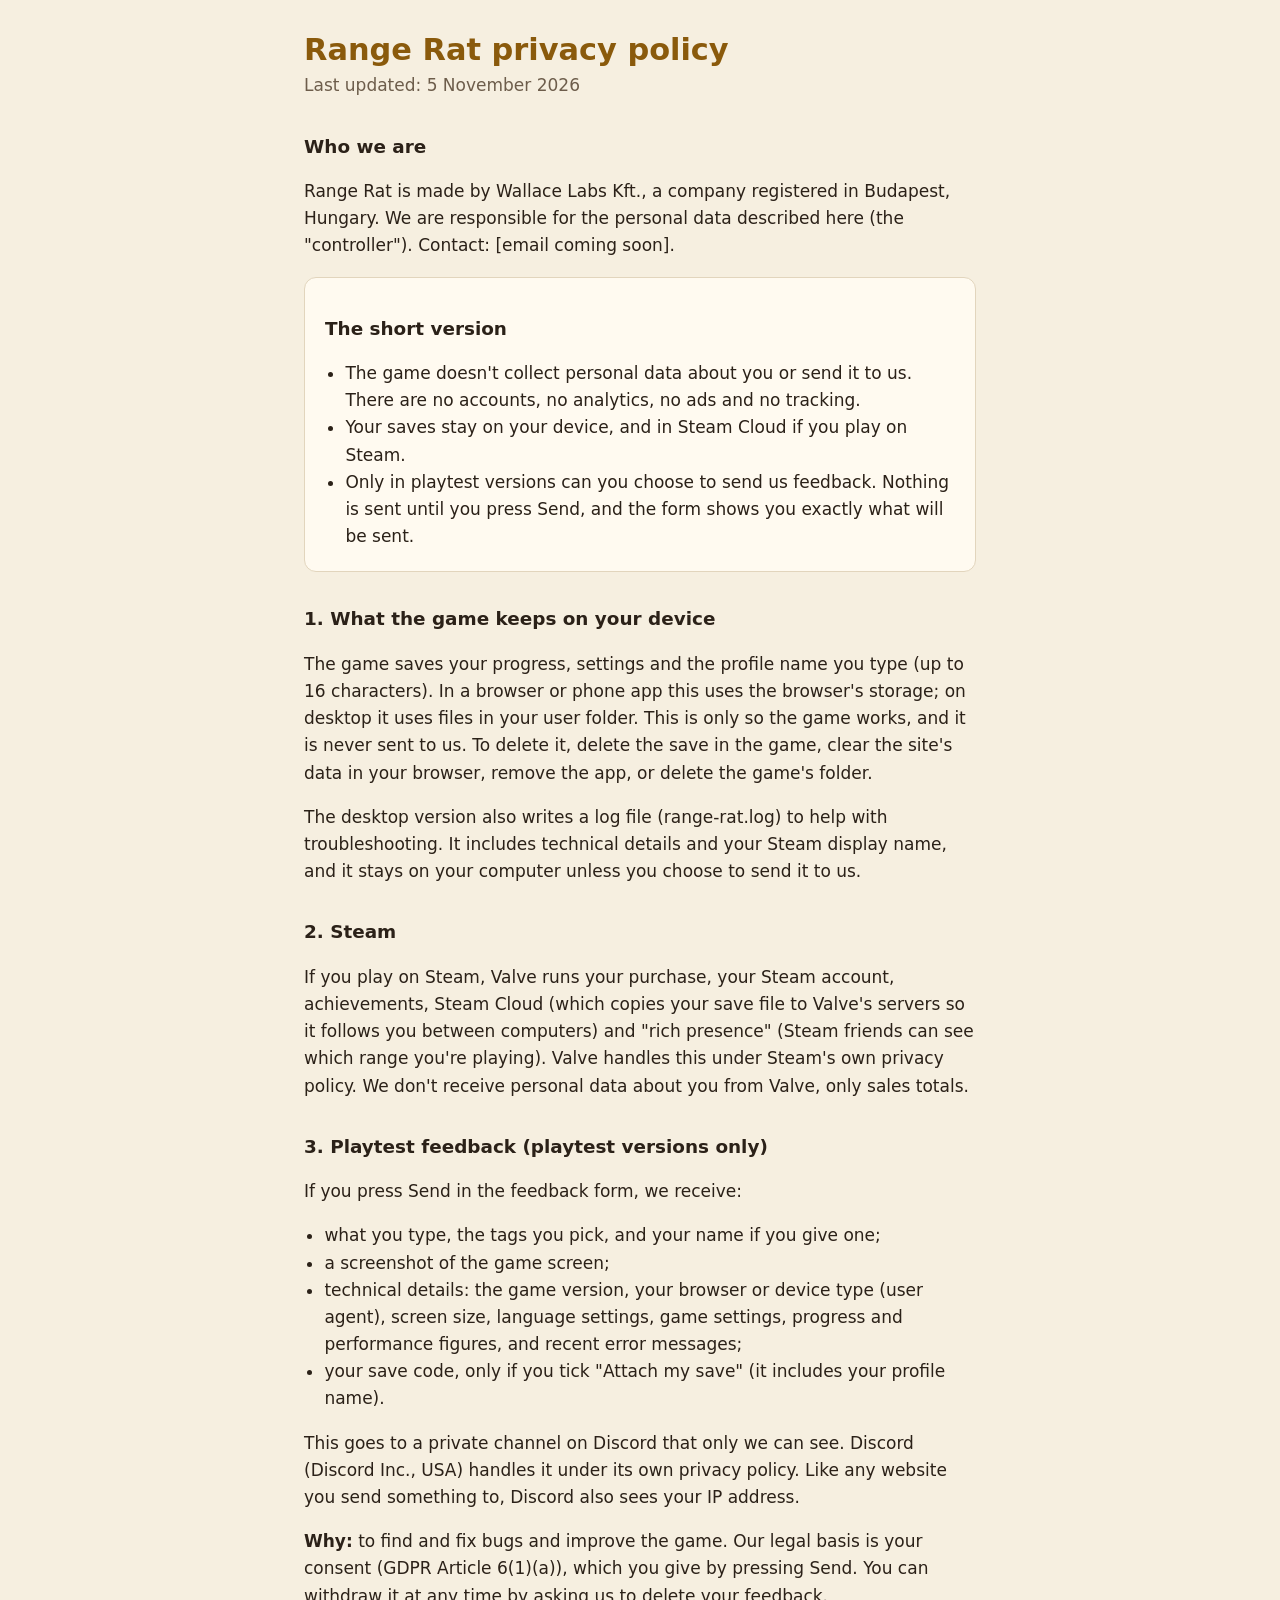
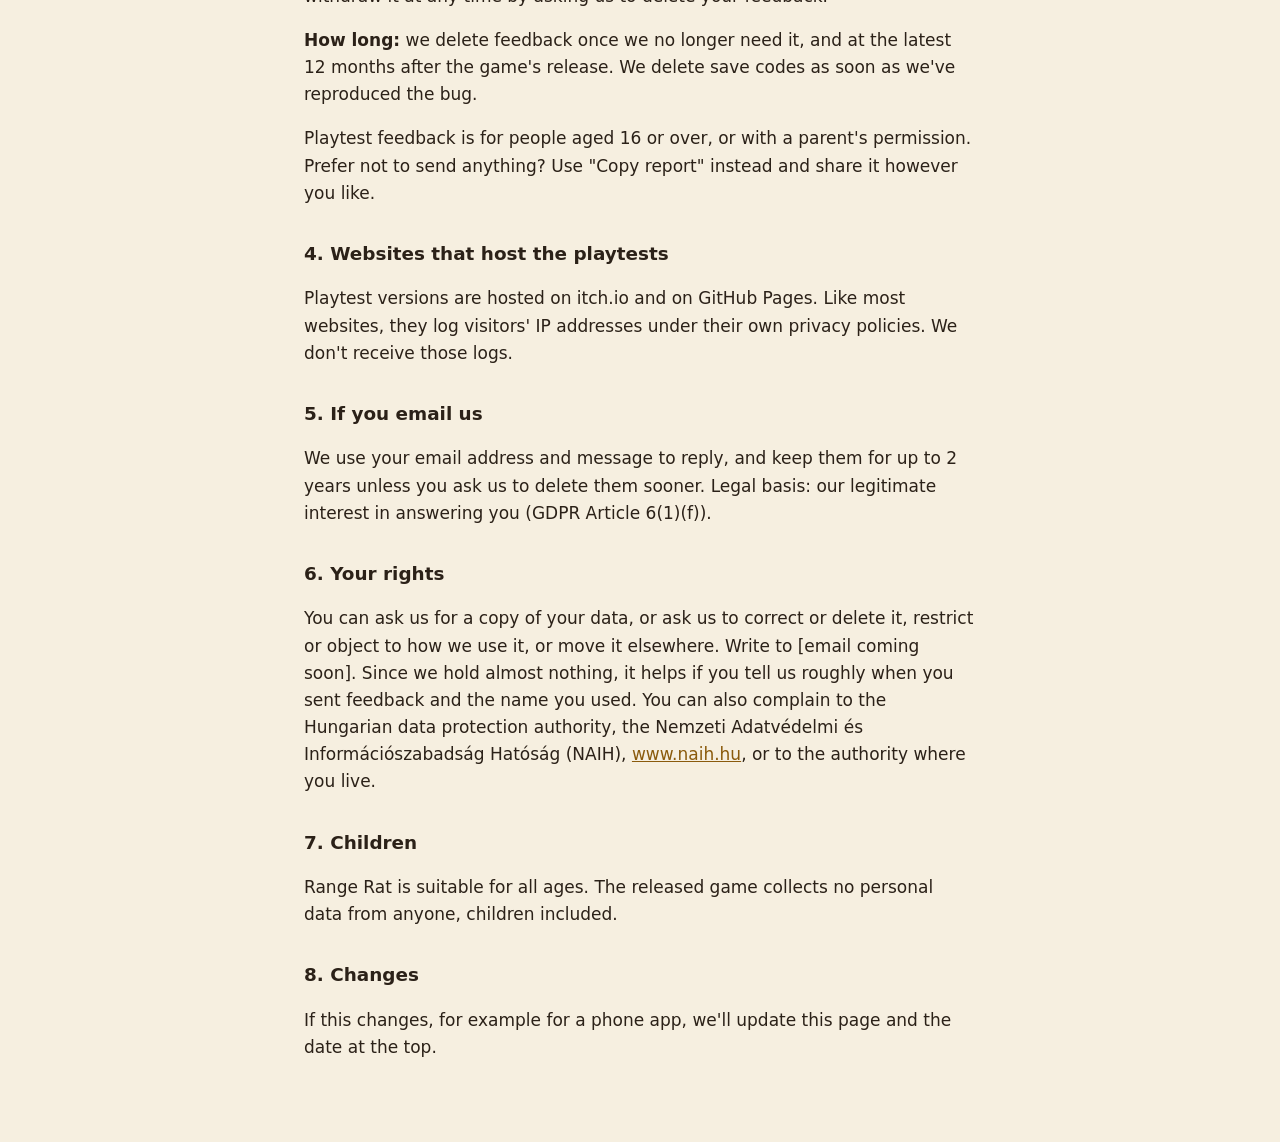
==== privacy.html @ c6c2a49c "Playtest build 2026-11-05-d20d2c0-84806b31 Co-Authored-By: Claude Opus 5.5 <noreply@anthropic.com> C" ====
<!doctype html>
<html lang="en">
<head>
<meta charset="utf-8">
<meta name="viewport" content="width=device-width, initial-scale=1">
<title>Range Rat Privacy Policy</title>
<style>
:root { --bg: #f6efe0; --card: #fffaf0; --fg: #2b2118; --mute: #6d5d4b; --line: #e2d5bd; --acc: #8a5a0c; }
@media (prefers-color-scheme: dark) { :root { --bg: #1d1712; --card: #29211a; --fg: #f3e8d4; --mute: #bba98f; --line: #3f3428; --acc: #f2c641; color-scheme: dark; } }
body { margin: 0; background: var(--bg); color: var(--fg); font: 17px/1.6 "Atkinson Hyperlegible", system-ui, -apple-system, "Segoe UI", sans-serif; }
main { max-width: 42rem; margin: 0 auto; padding: 32px max(18px, env(safe-area-inset-left)) 64px max(18px, env(safe-area-inset-right)); }
h1 { font-size: 1.9rem; line-height: 1.2; margin: 0 0 4px; color: var(--acc); }
h2 { font-size: 1.15rem; margin: 2rem 0 .4rem; }
p, li { max-width: 65ch; } ul { padding-left: 1.2em; }
.date { color: var(--mute); margin: 0 0 1.5rem; }
.short { background: var(--card); border: 1px solid var(--line); border-radius: 12px; padding: 4px 20px; }
a { color: var(--acc); }
</style>
</head>
<body>
<main>
<h1>Range Rat privacy policy</h1>
<p class="date">Last updated: 5 November 2026</p>

<h2>Who we are</h2>
<p>Range Rat is made by Wallace Labs Kft., a company registered in Budapest, Hungary. We are responsible for the personal data described here (the "controller"). Contact: [email coming soon].</p>

<div class="short">
<h2>The short version</h2>
<ul>
<li>The game doesn't collect personal data about you or send it to us. There are no accounts, no analytics, no ads and no tracking.</li>
<li>Your saves stay on your device, and in Steam Cloud if you play on Steam.</li>
<li>Only in playtest versions can you choose to send us feedback. Nothing is sent until you press Send, and the form shows you exactly what will be sent.</li>
</ul>
</div>

<h2>1. What the game keeps on your device</h2>
<p>The game saves your progress, settings and the profile name you type (up to 16 characters). In a browser or phone app this uses the browser's storage; on desktop it uses files in your user folder. This is only so the game works, and it is never sent to us. To delete it, delete the save in the game, clear the site's data in your browser, remove the app, or delete the game's folder.</p>
<p>The desktop version also writes a log file (range-rat.log) to help with troubleshooting. It includes technical details and your Steam display name, and it stays on your computer unless you choose to send it to us.</p>

<h2>2. Steam</h2>
<p>If you play on Steam, Valve runs your purchase, your Steam account, achievements, Steam Cloud (which copies your save file to Valve's servers so it follows you between computers) and "rich presence" (Steam friends can see which range you're playing). Valve handles this under Steam's own privacy policy. We don't receive personal data about you from Valve, only sales totals.</p>

<h2>3. Playtest feedback (playtest versions only)</h2>
<p>If you press Send in the feedback form, we receive:</p>
<ul>
<li>what you type, the tags you pick, and your name if you give one;</li>
<li>a screenshot of the game screen;</li>
<li>technical details: the game version, your browser or device type (user agent), screen size, language settings, game settings, progress and performance figures, and recent error messages;</li>
<li>your save code, only if you tick "Attach my save" (it includes your profile name).</li>
</ul>
<p>This goes to a private channel on Discord that only we can see. Discord (Discord Inc., USA) handles it under its own privacy policy. Like any website you send something to, Discord also sees your IP address.</p>
<p><strong>Why:</strong> to find and fix bugs and improve the game. Our legal basis is your consent (GDPR Article 6(1)(a)), which you give by pressing Send. You can withdraw it at any time by asking us to delete your feedback.</p>
<p><strong>How long:</strong> we delete feedback once we no longer need it, and at the latest 12 months after the game's release. We delete save codes as soon as we've reproduced the bug.</p>
<p>Playtest feedback is for people aged 16 or over, or with a parent's permission. Prefer not to send anything? Use "Copy report" instead and share it however you like.</p>

<h2>4. Websites that host the playtests</h2>
<p>Playtest versions are hosted on itch.io and on GitHub Pages. Like most websites, they log visitors' IP addresses under their own privacy policies. We don't receive those logs.</p>

<h2>5. If you email us</h2>
<p>We use your email address and message to reply, and keep them for up to 2 years unless you ask us to delete them sooner. Legal basis: our legitimate interest in answering you (GDPR Article 6(1)(f)).</p>

<h2>6. Your rights</h2>
<p>You can ask us for a copy of your data, or ask us to correct or delete it, restrict or object to how we use it, or move it elsewhere. Write to [email coming soon]. Since we hold almost nothing, it helps if you tell us roughly when you sent feedback and the name you used. You can also complain to the Hungarian data protection authority, the Nemzeti Adatvédelmi és Információszabadság Hatóság (NAIH), <a href="https://www.naih.hu">www.naih.hu</a>, or to the authority where you live.</p>

<h2>7. Children</h2>
<p>Range Rat is suitable for all ages. The released game collects no personal data from anyone, children included.</p>

<h2>8. Changes</h2>
<p>If this changes, for example for a phone app, we'll update this page and the date at the top.</p>
</main>
</body>
</html>
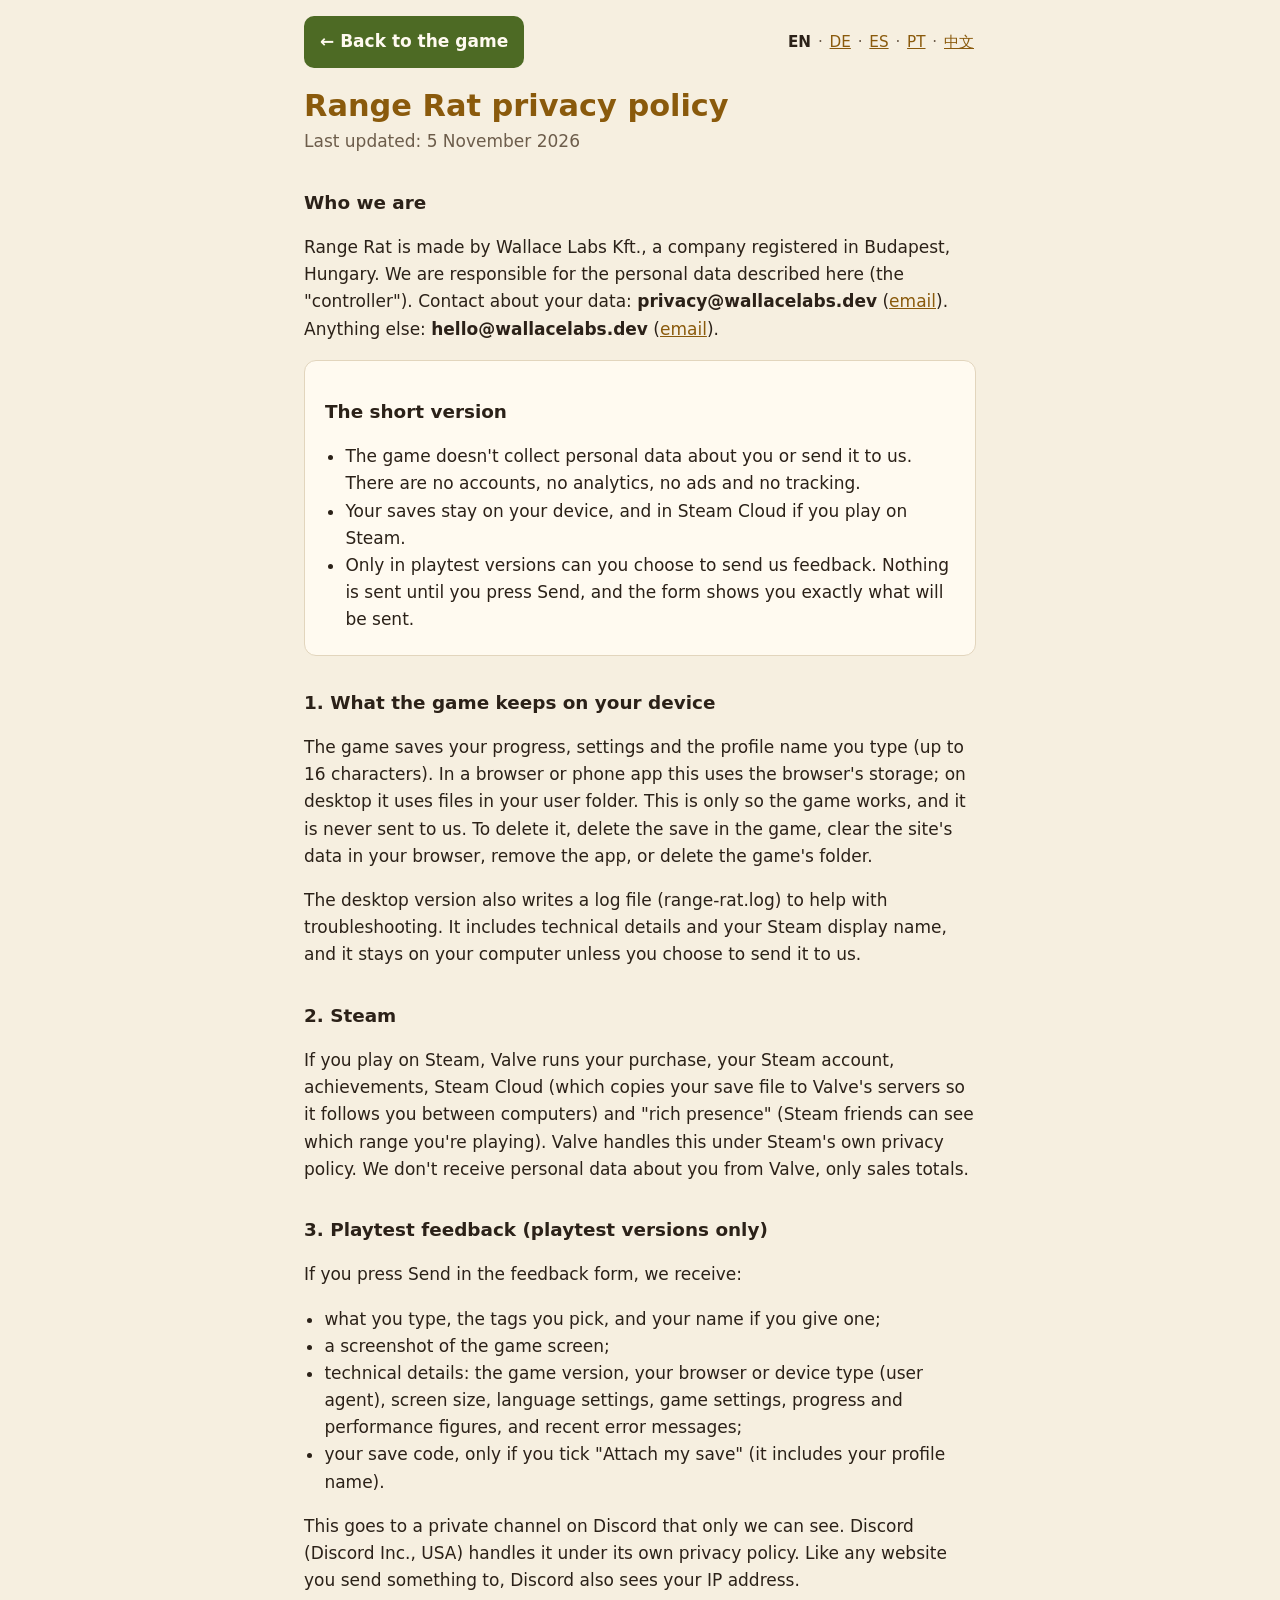
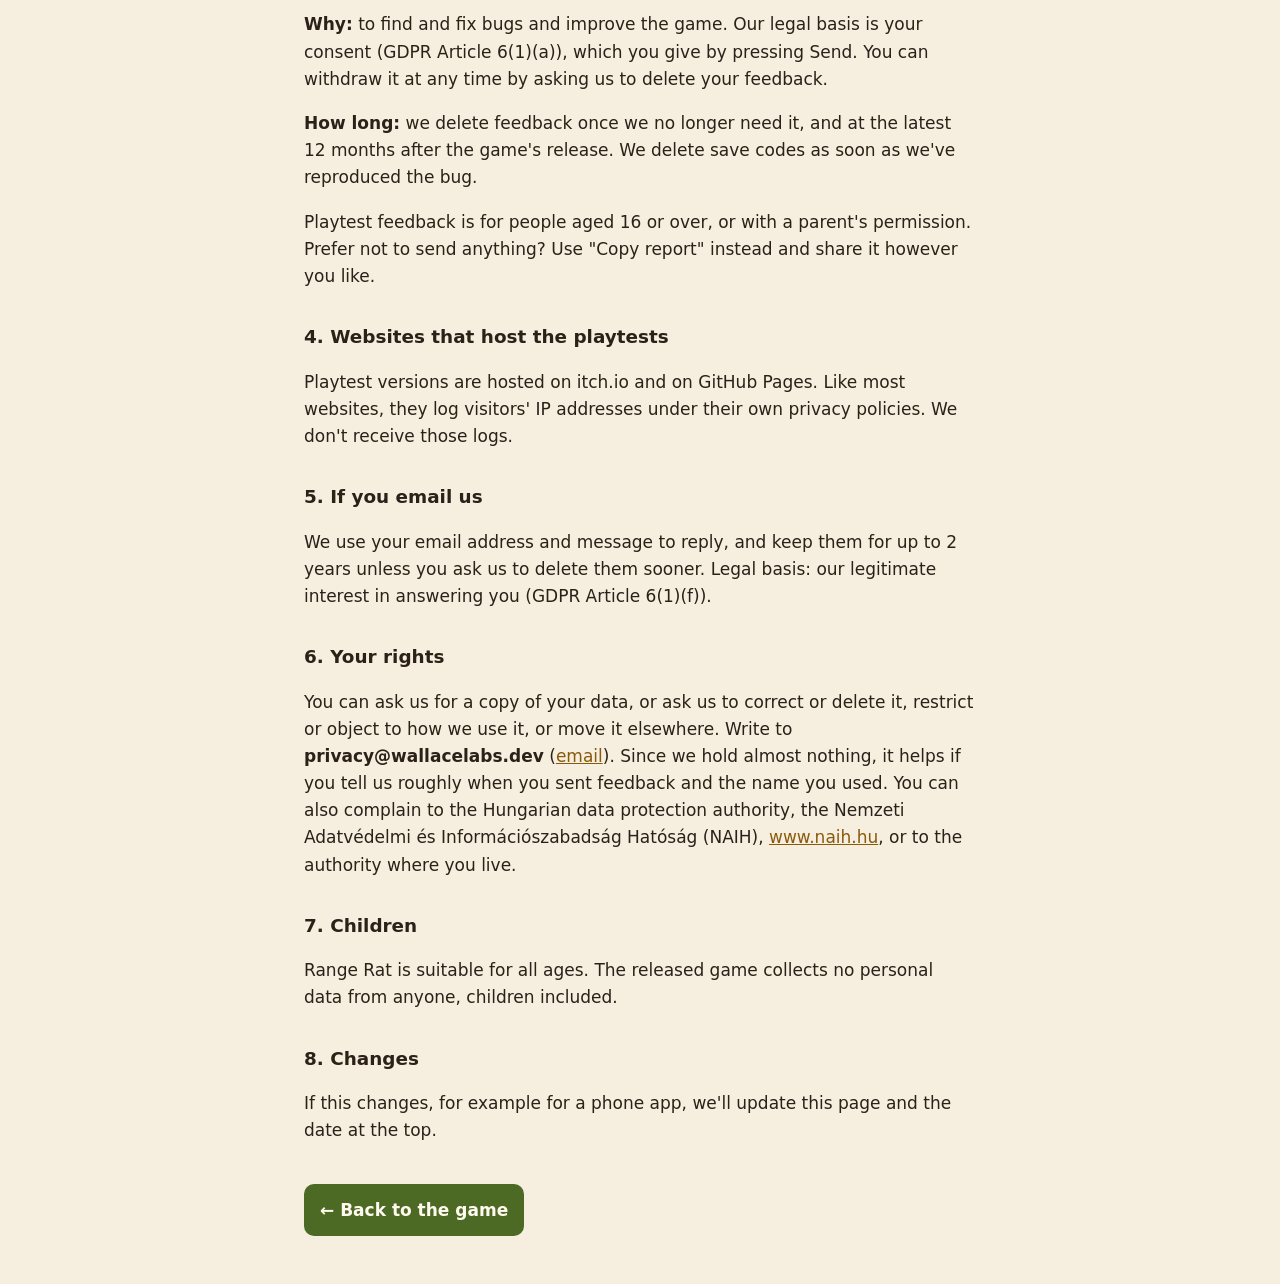
==== commit d01c9c02: "Playtest build 2026-11-06-cb4e146-f93a4401 Co-Authored-By: Claude Opus 5.5 <noreply@anthropic.com> C" ====
--- a/privacy.html
+++ b/privacy.html
@@ -2,28 +2,51 @@
 <html lang="en">
 <head>
 <meta charset="utf-8">
-<meta name="viewport" content="width=device-width, initial-scale=1">
+<meta name="viewport" content="width=device-width, initial-scale=1, viewport-fit=cover">
 <title>Range Rat Privacy Policy</title>
+<link rel="alternate" hreflang="en" href="privacy.html">
+<link rel="alternate" hreflang="de" href="privacy.de.html">
+<link rel="alternate" hreflang="es" href="privacy.es.html">
+<link rel="alternate" hreflang="pt-BR" href="privacy.pt-BR.html">
+<link rel="alternate" hreflang="zh-CN" href="privacy.zh-CN.html">
 <style>
-:root { --bg: #f6efe0; --card: #fffaf0; --fg: #2b2118; --mute: #6d5d4b; --line: #e2d5bd; --acc: #8a5a0c; }
-@media (prefers-color-scheme: dark) { :root { --bg: #1d1712; --card: #29211a; --fg: #f3e8d4; --mute: #bba98f; --line: #3f3428; --acc: #f2c641; color-scheme: dark; } }
+:root { --bg: #f6efe0; --card: #fffaf0; --fg: #2b2118; --mute: #6d5d4b; --line: #e2d5bd; --acc: #8a5a0c; --btn: #4d6a24; --btnfg: #fffaf0; }
+@media (prefers-color-scheme: dark) { :root { --bg: #1d1712; --card: #29211a; --fg: #f3e8d4; --mute: #bba98f; --line: #3f3428; --acc: #f2c641; --btn: #4d6a24; --btnfg: #f6ecd6; color-scheme: dark; } }
 body { margin: 0; background: var(--bg); color: var(--fg); font: 17px/1.6 "Atkinson Hyperlegible", system-ui, -apple-system, "Segoe UI", sans-serif; }
-main { max-width: 42rem; margin: 0 auto; padding: 32px max(18px, env(safe-area-inset-left)) 64px max(18px, env(safe-area-inset-right)); }
+main { max-width: 42rem; margin: 0 auto; padding: max(16px, env(safe-area-inset-top)) max(18px, env(safe-area-inset-right)) max(48px, env(safe-area-inset-bottom)) max(18px, env(safe-area-inset-left)); }
 h1 { font-size: 1.9rem; line-height: 1.2; margin: 0 0 4px; color: var(--acc); }
 h2 { font-size: 1.15rem; margin: 2rem 0 .4rem; }
 p, li { max-width: 65ch; } ul { padding-left: 1.2em; }
 .date { color: var(--mute); margin: 0 0 1.5rem; }
 .short { background: var(--card); border: 1px solid var(--line); border-radius: 12px; padding: 4px 20px; }
 a { color: var(--acc); }
+.bar { display: flex; flex-wrap: wrap; align-items: center; justify-content: space-between; gap: 10px 16px; margin: 0 0 20px; }
+.bar.end { margin: 40px 0 0; }
+.back { display: inline-flex; align-items: center; min-height: 44px; padding: 4px 16px; border-radius: 10px; background: var(--btn); color: var(--btnfg); font-weight: 700; text-decoration: none; }
+.back:focus-visible { outline: 3px solid var(--acc); outline-offset: 2px; }
+.langs { margin: 0; color: var(--mute); font-size: .95rem; }
+.langs a { display: inline-block; padding: 8px 2px; }
+.langs a[aria-current] { color: var(--fg); font-weight: 700; text-decoration: none; }
+.note { margin: 0 0 12px; color: var(--mute); font-size: .9rem; }
+.addr { -webkit-user-select: all; user-select: all; font-weight: 700; overflow-wrap: anywhere; }
+/* inside the game's policy sheet the game has its own Close button: the game opens this page as #in-game and also
+   marks it (html.in-game) after the language switcher loads another version */
+body:target .back, html.in-game .back { display: none; }
+body:target .bar.end, html.in-game .bar.end { display: none; }
 </style>
 </head>
-<body>
+<body id="in-game">
 <main>
+<nav class="bar" aria-label="Range Rat">
+<a class="back" href="./" target="_top" data-back>← Back to the game</a>
+<p class="langs" aria-label="Language"><a href="privacy.html" hreflang="en" lang="en" aria-current="page">EN</a> · <a href="privacy.de.html" hreflang="de" lang="de">DE</a> · <a href="privacy.es.html" hreflang="es" lang="es">ES</a> · <a href="privacy.pt-BR.html" hreflang="pt-BR" lang="pt-BR">PT</a> · <a href="privacy.zh-CN.html" hreflang="zh-CN" lang="zh-CN">中文</a></p>
+</nav>
+
 <h1>Range Rat privacy policy</h1>
 <p class="date">Last updated: 5 November 2026</p>
 
 <h2>Who we are</h2>
-<p>Range Rat is made by Wallace Labs Kft., a company registered in Budapest, Hungary. We are responsible for the personal data described here (the "controller"). Contact: [email coming soon].</p>
+<p>Range Rat is made by Wallace Labs Kft., a company registered in Budapest, Hungary. We are responsible for the personal data described here (the "controller"). Contact about your data: <span class="addr">privacy@wallacelabs.dev</span> (<a href="mailto:privacy@wallacelabs.dev">email</a>). Anything else: <span class="addr">hello@wallacelabs.dev</span> (<a href="mailto:hello@wallacelabs.dev">email</a>).</p>
 
 <div class="short">
 <h2>The short version</h2>
@@ -61,13 +84,18 @@
 <p>We use your email address and message to reply, and keep them for up to 2 years unless you ask us to delete them sooner. Legal basis: our legitimate interest in answering you (GDPR Article 6(1)(f)).</p>
 
 <h2>6. Your rights</h2>
-<p>You can ask us for a copy of your data, or ask us to correct or delete it, restrict or object to how we use it, or move it elsewhere. Write to [email coming soon]. Since we hold almost nothing, it helps if you tell us roughly when you sent feedback and the name you used. You can also complain to the Hungarian data protection authority, the Nemzeti Adatvédelmi és Információszabadság Hatóság (NAIH), <a href="https://www.naih.hu">www.naih.hu</a>, or to the authority where you live.</p>
+<p>You can ask us for a copy of your data, or ask us to correct or delete it, restrict or object to how we use it, or move it elsewhere. Write to <span class="addr">privacy@wallacelabs.dev</span> (<a href="mailto:privacy@wallacelabs.dev">email</a>). Since we hold almost nothing, it helps if you tell us roughly when you sent feedback and the name you used. You can also complain to the Hungarian data protection authority, the Nemzeti Adatvédelmi és Információszabadság Hatóság (NAIH), <a href="https://www.naih.hu" target="_blank" rel="noopener">www.naih.hu</a>, or to the authority where you live.</p>
 
 <h2>7. Children</h2>
 <p>Range Rat is suitable for all ages. The released game collects no personal data from anyone, children included.</p>
 
 <h2>8. Changes</h2>
 <p>If this changes, for example for a phone app, we'll update this page and the date at the top.</p>
+
+<nav class="bar end" aria-label="Range Rat">
+<a class="back" href="./" target="_top" data-back>← Back to the game</a>
+</nav>
 </main>
+<script src="privacy.js"></script>
 </body>
 </html>
